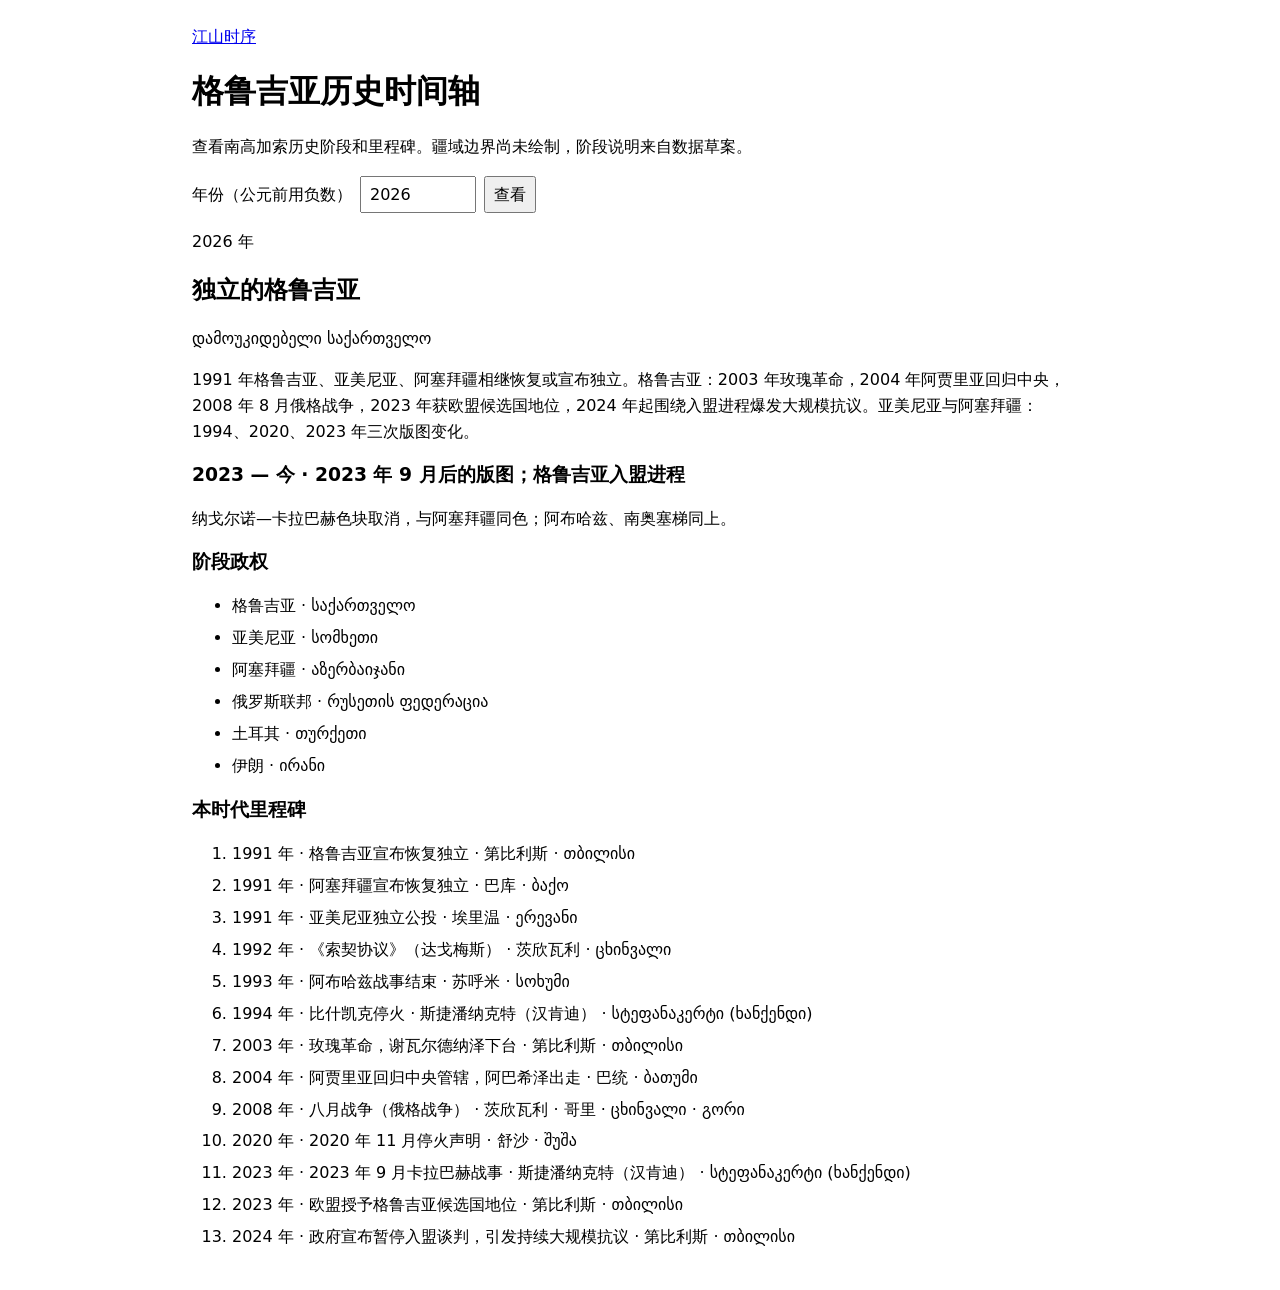
==== ge/index.html @ 86bccd63 "feat(atlas): merge Georgia framework and add timeline preview" ====
<!doctype html>
<html lang="zh-CN">
  <head>
    <meta charset="utf-8">
    <meta name="viewport" content="width=device-width, initial-scale=1">
    <title>格鲁吉亚历史时间轴 · 江山时序</title>
    <link rel="icon" href="../assets/favicon.svg" type="image/svg+xml">
    <style>
      :root { color-scheme: light dark; font: 16px/1.6 system-ui, sans-serif; }
      body { margin: 0; }
      main { max-width: 56rem; margin: auto; padding: 1.5rem; }
      h1, h2, h3 { line-height: 1.3; }
      form:not([hidden]) { display: flex; flex-wrap: wrap; align-items: center; gap: .5rem; }
      input, button { font: inherit; padding: .25rem .5rem; }
      input { width: 6rem; }
      li + li { margin-top: .4rem; }
    </style>
    <script defer src="ge_dynasty_data.js"></script>
    <script defer src="ge_polities.js"></script>
    <script defer src="timeline.js"></script>
  </head>
  <body>
    <main>
      <a href="../">江山时序</a>
      <h1>格鲁吉亚历史时间轴</h1>
      <p>查看南高加索历史阶段和里程碑。疆域边界尚未绘制，阶段说明来自数据草案。</p>
      <form id="timeline" hidden>
        <label for="year">年份（公元前用负数）</label>
        <input id="year" name="year" type="number" required>
        <button type="submit">查看</button>
      </form>
      <p id="status" role="status">时间轴数据加载中。</p>
      <section id="era" hidden aria-labelledby="era-name">
        <h2 id="era-name"></h2>
        <p id="era-ka" lang="ka"></p>
        <p id="era-summary"></p>
        <h3 id="phase"></h3>
        <p id="border"></p>
        <h3>阶段政权</h3>
        <ul id="polities"></ul>
        <h3>本时代里程碑</h3>
        <ol id="events"></ol>
      </section>
      <noscript>查看时间轴需要启用 JavaScript。</noscript>
    </main>
  </body>
</html>
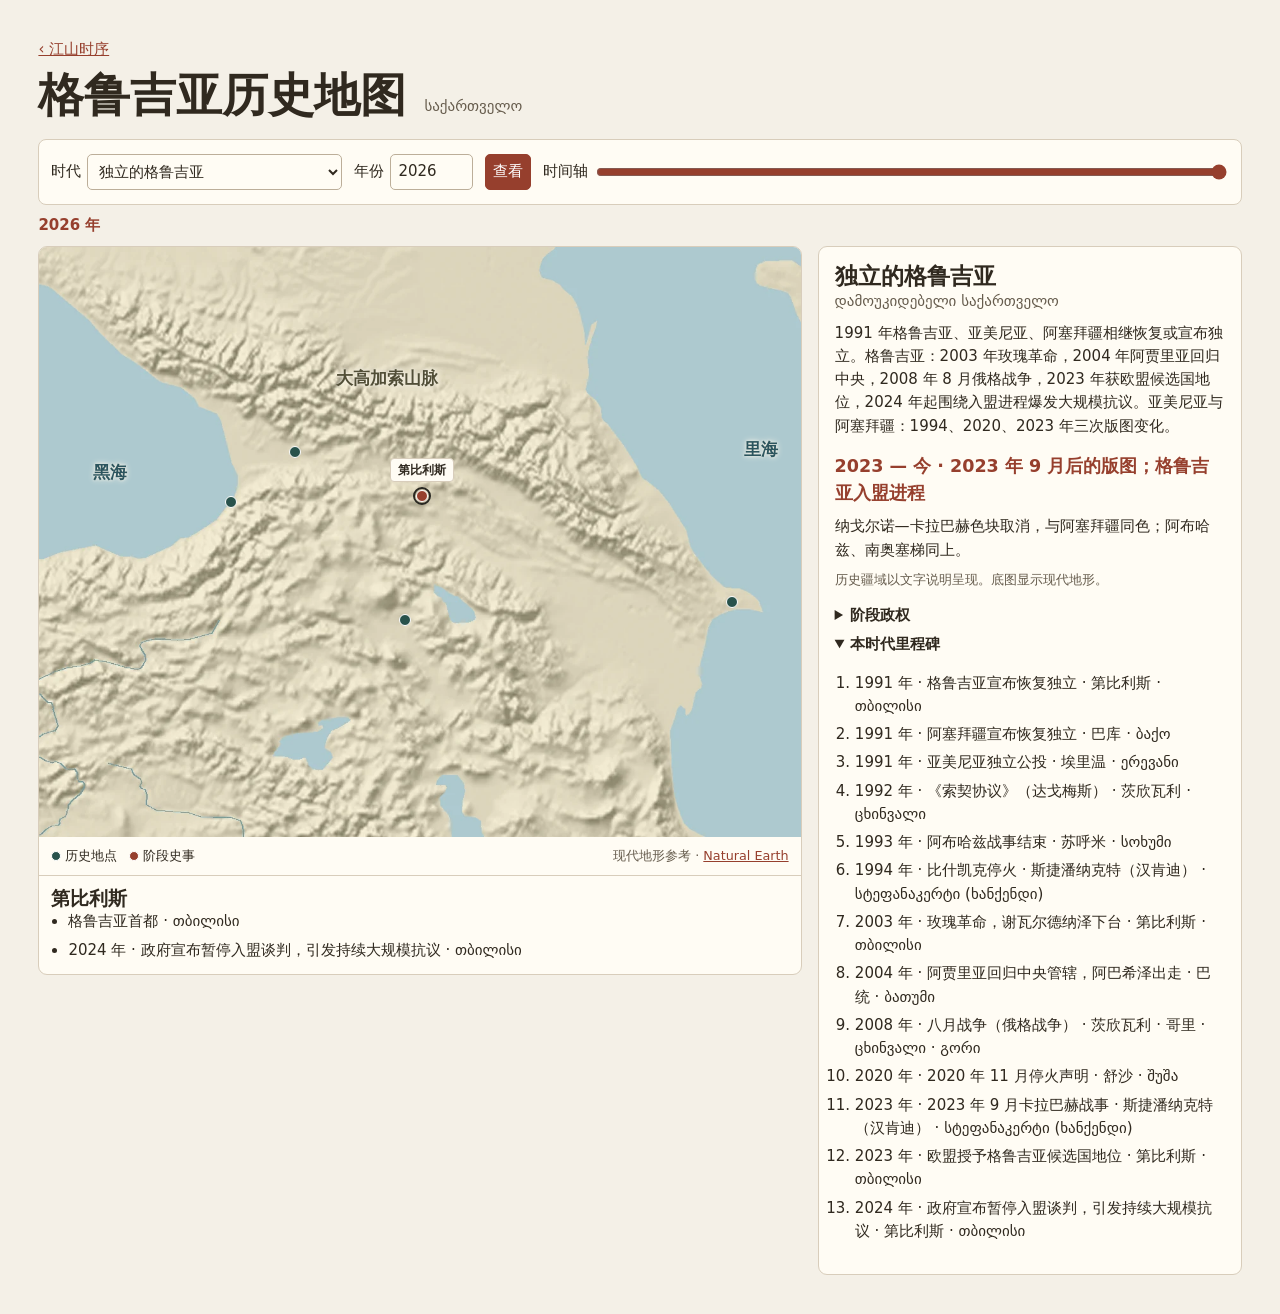
==== commit c1cca917: "feat(atlas): render the Georgia history map and event pins" ====
--- a/ge/index.html
+++ b/ge/index.html
@@ -3,45 +3,64 @@
   <head>
     <meta charset="utf-8">
     <meta name="viewport" content="width=device-width, initial-scale=1">
-    <title>格鲁吉亚历史时间轴 · 江山时序</title>
+    <title>格鲁吉亚历史地图 · 江山时序</title>
     <link rel="icon" href="../assets/favicon.svg" type="image/svg+xml">
-    <style>
-      :root { color-scheme: light dark; font: 16px/1.6 system-ui, sans-serif; }
-      body { margin: 0; }
-      main { max-width: 56rem; margin: auto; padding: 1.5rem; }
-      h1, h2, h3 { line-height: 1.3; }
-      form:not([hidden]) { display: flex; flex-wrap: wrap; align-items: center; gap: .5rem; }
-      input, button { font: inherit; padding: .25rem .5rem; }
-      input { width: 6rem; }
-      li + li { margin-top: .4rem; }
-    </style>
+    <link rel="stylesheet" href="atlas.css">
     <script defer src="ge_dynasty_data.js"></script>
     <script defer src="ge_polities.js"></script>
     <script defer src="timeline.js"></script>
   </head>
   <body>
     <main>
-      <a href="../">江山时序</a>
-      <h1>格鲁吉亚历史时间轴</h1>
-      <p>查看南高加索历史阶段和里程碑。疆域边界尚未绘制，阶段说明来自数据草案。</p>
-      <form id="timeline" hidden>
-        <label for="year">年份（公元前用负数）</label>
-        <input id="year" name="year" type="number" required>
+      <header>
+        <a class="back" href="../index.html">‹ 江山时序</a>
+        <h1>格鲁吉亚历史地图</h1>
+        <p lang="ka">საქართველო</p>
+      </header>
+      <form id="timeline" class="time-controls" hidden>
+        <label>时代 <select id="era-select"></select></label>
+        <label>年份 <input id="year" name="year" type="number" required></label>
         <button type="submit">查看</button>
+        <label class="range-label">时间轴 <input id="year-slider" type="range"></label>
       </form>
-      <p id="status" role="status">时间轴数据加载中。</p>
-      <section id="era" hidden aria-labelledby="era-name">
-        <h2 id="era-name"></h2>
-        <p id="era-ka" lang="ka"></p>
-        <p id="era-summary"></p>
-        <h3 id="phase"></h3>
-        <p id="border"></p>
-        <h3>阶段政权</h3>
-        <ul id="polities"></ul>
-        <h3>本时代里程碑</h3>
-        <ol id="events"></ol>
-      </section>
-      <noscript>查看时间轴需要启用 JavaScript。</noscript>
+      <p id="status" class="status" role="status">时间轴数据加载中。</p>
+      <div class="atlas">
+        <figure class="map-card">
+          <div class="map-frame">
+            <img src="south-caucasus.webp" width="1200" height="930" alt="南高加索地形，从黑海到里海">
+            <span class="map-label black-sea">黑海</span>
+            <span class="map-label caspian-sea">里海</span>
+            <span class="map-label caucasus">大高加索山脉</span>
+            <div id="pins" role="group" aria-label="地图点位"></div>
+          </div>
+          <figcaption>
+            <span><i class="legend-dot" aria-hidden="true"></i>历史地点</span>
+            <span><i class="legend-dot event" aria-hidden="true"></i>阶段史事</span>
+            <span class="map-source">现代地形参考 · <a href="https://www.naturalearthdata.com/downloads/50m-raster-data/50m-shaded-relief/">Natural Earth</a></span>
+          </figcaption>
+          <section id="point" class="point" aria-live="polite" hidden>
+            <h2 id="point-name"></h2>
+            <ul id="point-details"></ul>
+          </section>
+        </figure>
+        <section id="era" class="era-card" hidden aria-labelledby="era-name">
+          <h2 id="era-name"></h2>
+          <p id="era-ka" class="ka" lang="ka"></p>
+          <p id="era-summary"></p>
+          <h3 id="phase"></h3>
+          <p id="border"></p>
+          <p class="note">历史疆域以文字说明呈现。底图显示现代地形。</p>
+          <details>
+            <summary>阶段政权</summary>
+            <ul id="polities"></ul>
+          </details>
+          <details open>
+            <summary>本时代里程碑</summary>
+            <ol id="events"></ol>
+          </details>
+        </section>
+      </div>
+      <noscript>启用 JavaScript 后，可以切换年代和查看地图上的历史地点。</noscript>
     </main>
   </body>
 </html>
--- a/ge/atlas.css
+++ b/ge/atlas.css
@@ -0,0 +1,126 @@
+:root {
+  color-scheme: light;
+  color: #30291f;
+  background: #f4f0e7;
+  font: 15px/1.55 system-ui, sans-serif;
+  --accent: #963f2d;
+  --secondary: #665c4d;
+  --border: #d8cdbb;
+  --panel: #fffcf4;
+  --place: #28524b;
+}
+
+* { box-sizing: border-box; }
+body { margin: 0; }
+[hidden] { display: none !important; }
+a { color: var(--accent); }
+main { max-width: 1380px; padding: clamp(16px, 3vw, 42px); margin: auto; }
+header { display: flex; align-items: baseline; flex-wrap: wrap; gap: 6px 18px; margin-bottom: 16px; }
+header .back { flex-basis: 100%; }
+h1, h2 { font-family: Georgia, "Songti SC", serif; line-height: 1.2; }
+h1 { margin: 0; font-size: clamp(28px, 4vw, 46px); }
+header p, .ka, .note { color: var(--secondary); }
+header p { margin: 0; }
+
+.time-controls {
+  display: flex;
+  gap: 8px 12px;
+  align-items: center;
+  flex-wrap: wrap;
+  padding: 12px;
+  background: var(--panel);
+  border: 1px solid var(--border);
+  border-radius: 8px;
+}
+.time-controls label { display: flex; gap: 6px; align-items: center; }
+.time-controls input, .time-controls select, .time-controls button { font: inherit; min-height: 36px; }
+.time-controls input[type="number"] { width: 5.5rem; }
+.time-controls select { max-width: min(70vw, 17rem); }
+.time-controls input:not([type="range"]), .time-controls select, .time-controls button {
+  color: inherit;
+  background: var(--panel);
+  border: 1px solid #bcae99;
+  border-radius: 5px;
+  padding: 3px 7px;
+}
+.time-controls button { color: white; background: var(--accent); border-color: var(--accent); }
+.range-label { flex: 1 0 12rem; white-space: nowrap; }
+.range-label input { min-width: 5rem; flex: 1; accent-color: var(--accent); }
+.status { color: var(--accent); font-weight: 650; margin: 9px 0; font-variant-numeric: tabular-nums; }
+
+.atlas { display: grid; grid-template-columns: minmax(0, 1.8fr) minmax(17rem, 1fr); gap: 16px; align-items: start; }
+.map-card, .era-card { margin: 0; border: 1px solid var(--border); border-radius: 9px; background: var(--panel); }
+.map-frame { position: relative; overflow: hidden; border-radius: 8px 8px 0 0; background: #b7cbd0; }
+.map-frame img { display: block; width: 100%; height: auto; }
+.map-label {
+  position: absolute;
+  font-weight: 650;
+  font-size: clamp(11px, 1.45vw, 17px);
+  white-space: nowrap;
+  color: #2c555e;
+  text-shadow: 0 0 3px #f6f3e8, 0 0 6px #f6f3e8;
+  pointer-events: none;
+}
+.black-sea { top: 36%; left: 7%; }
+.caspian-sea { top: 32%; right: 3%; }
+.caucasus { top: 20%; left: 39%; color: #514e37; }
+.map-pin {
+  position: absolute;
+  transform: translate(-50%, -50%);
+  display: grid;
+  place-items: center;
+  width: 28px;
+  height: 28px;
+  padding: 0;
+  border: 0;
+  border-radius: 50%;
+  cursor: pointer;
+  background: transparent;
+}
+.map-pin::before, .legend-dot {
+  content: "";
+  display: inline-block;
+  width: 10px;
+  height: 10px;
+  border: 1.5px solid white;
+  border-radius: 50%;
+  background: var(--place);
+}
+.map-pin.event::before, .legend-dot.event { background: var(--accent); }
+.map-pin[aria-pressed="true"], .map-pin:hover, .map-pin:focus-visible { z-index: 1; }
+.map-pin[aria-pressed="true"]::before { outline: 2px solid #282721; outline-offset: 1px; }
+.map-pin[aria-pressed="true"]::after {
+  content: attr(aria-label);
+  position: absolute;
+  bottom: 100%;
+  max-width: 12rem;
+  padding: 2px 7px;
+  border: 1px solid var(--border);
+  border-radius: 4px;
+  background: var(--panel);
+  color: #30291f;
+  font: 650 .8rem/1.5 system-ui, sans-serif;
+  text-wrap: nowrap;
+  pointer-events: none;
+}
+.map-pin:focus-visible { outline: 2px solid #282721; outline-offset: -2px; }
+figcaption { display: flex; flex-wrap: wrap; align-items: center; gap: 4px 12px; padding: 9px 12px; font-size: .85rem; }
+figcaption span { display: flex; align-items: center; gap: 4px; }
+.map-source { margin-inline-start: auto; color: var(--secondary); }
+.point { border-top: 1px solid var(--border); padding: 12px; }
+.point h2, .point ul, .era-card h2, .ka { margin: 0; }
+.point h2 { font-size: 1.25rem; }
+.point ul { padding-inline-start: 17px; }
+.era-card { padding: 16px; }
+.era-card h3 { margin: 1rem 0 0; color: var(--accent); }
+.era-card p:not(.ka) { margin: .55rem 0; }
+.era-card summary { font-weight: 650; cursor: pointer; }
+.era-card details { padding-top: 6px; }
+.era-card ul, .era-card ol { padding-inline-start: 1.35rem; }
+.note { font-size: .85rem; }
+li + li { margin-top: 5px; }
+
+@media (max-width: 760px) {
+  .atlas { grid-template-columns: minmax(0, 1fr); }
+  .map-source { margin-inline-start: 0; }
+}
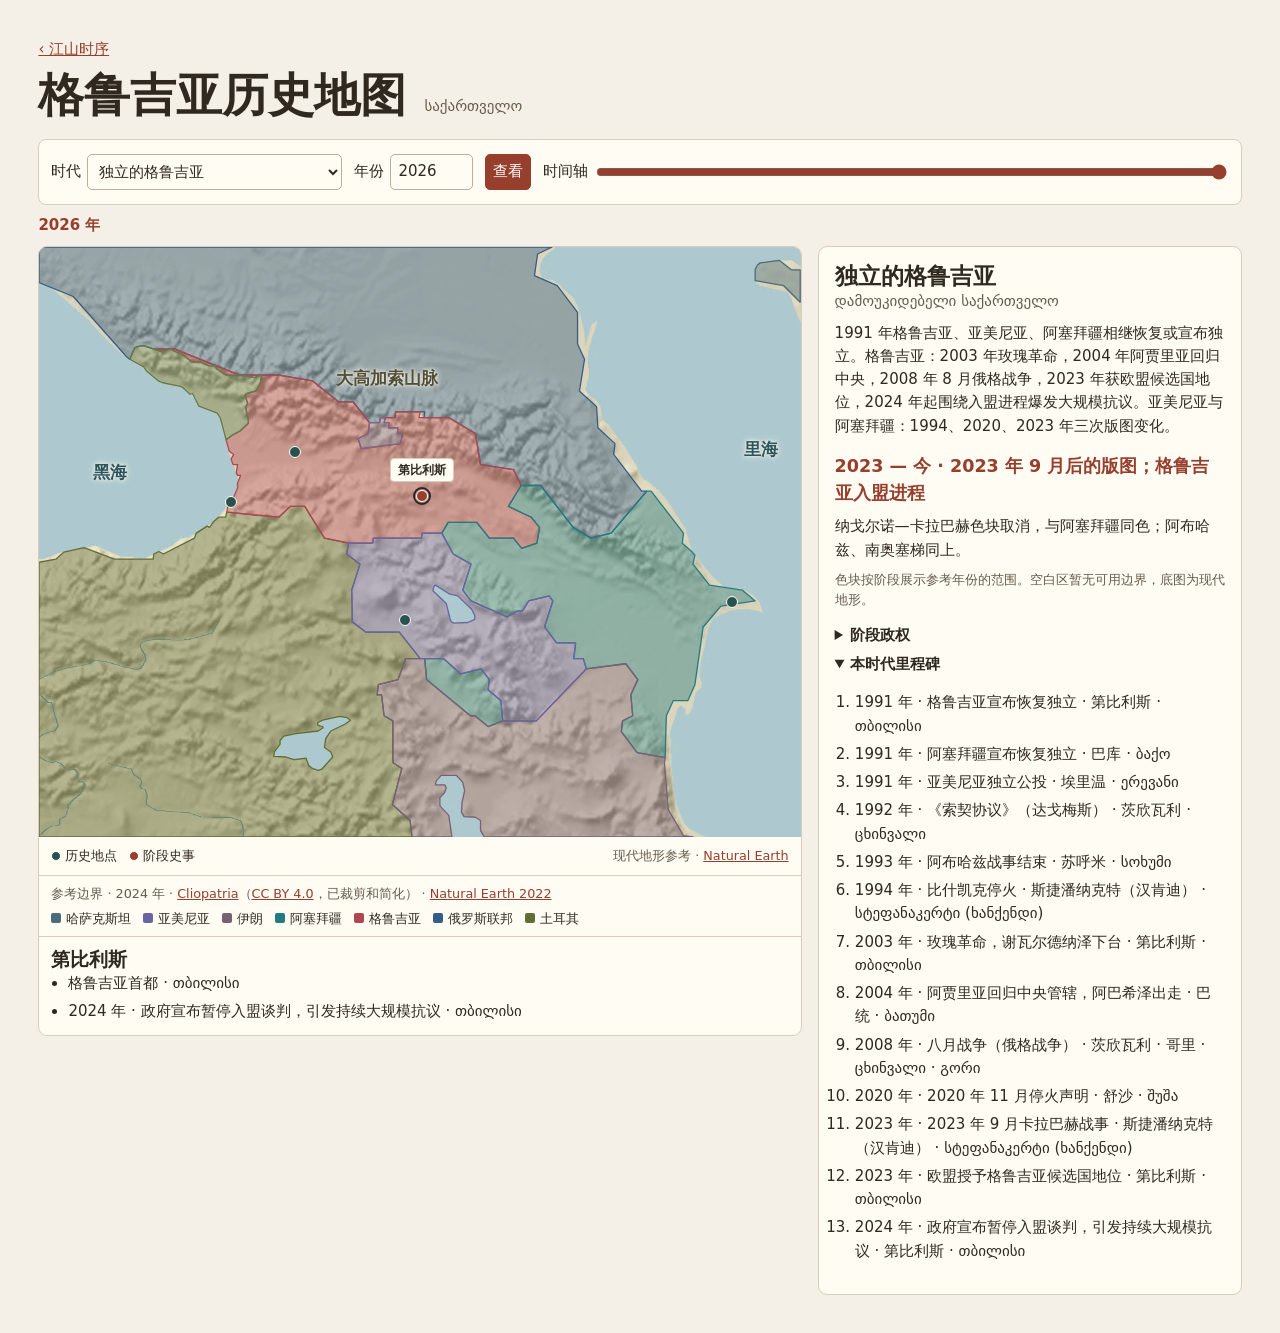
==== commit 212a07d6: "feat(atlas): show historical Caucasus borders on the Georgia timeline" ====
--- a/ge/index.html
+++ b/ge/index.html
@@ -8,6 +8,7 @@
     <link rel="stylesheet" href="atlas.css">
     <script defer src="ge_dynasty_data.js"></script>
     <script defer src="ge_polities.js"></script>
+    <script defer src="borders-data.js"></script>
     <script defer src="timeline.js"></script>
   </head>
   <body>
@@ -28,6 +29,7 @@
         <figure class="map-card">
           <div class="map-frame">
             <img src="south-caucasus.webp" width="1200" height="930" alt="南高加索地形，从黑海到里海">
+            <svg id="territories" viewBox="0 0 1200 930" preserveAspectRatio="none" aria-hidden="true"></svg>
             <span class="map-label black-sea">黑海</span>
             <span class="map-label caspian-sea">里海</span>
             <span class="map-label caucasus">大高加索山脉</span>
@@ -38,6 +40,10 @@
             <span><i class="legend-dot event" aria-hidden="true"></i>阶段史事</span>
             <span class="map-source">现代地形参考 · <a href="https://www.naturalearthdata.com/downloads/50m-raster-data/50m-shaded-relief/">Natural Earth</a></span>
           </figcaption>
+          <section class="territory-info" aria-label="疆域图例">
+            <p id="territory-date">疆域资料加载中。</p>
+            <ul id="territory-legend"></ul>
+          </section>
           <section id="point" class="point" aria-live="polite" hidden>
             <h2 id="point-name"></h2>
             <ul id="point-details"></ul>
@@ -49,7 +55,7 @@
           <p id="era-summary"></p>
           <h3 id="phase"></h3>
           <p id="border"></p>
-          <p class="note">历史疆域以文字说明呈现。底图显示现代地形。</p>
+          <p class="note">色块按阶段展示参考年份的范围。空白区暂无可用边界，底图为现代地形。</p>
           <details>
             <summary>阶段政权</summary>
             <ul id="polities"></ul>
--- a/ge/atlas.css
+++ b/ge/atlas.css
@@ -52,6 +52,19 @@
 .map-card, .era-card { margin: 0; border: 1px solid var(--border); border-radius: 9px; background: var(--panel); }
 .map-frame { position: relative; overflow: hidden; border-radius: 8px 8px 0 0; background: #b7cbd0; }
 .map-frame img { display: block; width: 100%; height: auto; }
+#territories { position: absolute; inset: 0; width: 100%; height: 100%; }
+.territory {
+  fill: var(--territory-color);
+  fill-opacity: .42;
+  fill-rule: evenodd;
+  stroke: var(--territory-color);
+  stroke-width: 1.3;
+  stroke-linejoin: round;
+  vector-effect: non-scaling-stroke;
+}
+.territory:hover { fill-opacity: .66; }
+.territory.approximate { stroke-dasharray: 3 2; }
+.territory.color-only { pointer-events: none; }
 .map-label {
   position: absolute;
   font-weight: 650;
@@ -107,6 +120,11 @@
 figcaption { display: flex; flex-wrap: wrap; align-items: center; gap: 4px 12px; padding: 9px 12px; font-size: .85rem; }
 figcaption span { display: flex; align-items: center; gap: 4px; }
 .map-source { margin-inline-start: auto; color: var(--secondary); }
+.territory-info { border-top: 1px solid var(--border); padding: 8px 12px; }
+.territory-info p { margin: 0; color: var(--secondary); font-size: .85rem; }
+#territory-legend { display: flex; flex-wrap: wrap; gap: 4px 12px; padding: 0; margin: 5px 0 0; list-style: none; }
+#territory-legend li { display: inline-flex; gap: 5px; align-items: center; margin: 0; font-size: .85rem; }
+.territory-color { width: 10px; height: 10px; border-radius: 2px; background: var(--territory-color); }
 .point { border-top: 1px solid var(--border); padding: 12px; }
 .point h2, .point ul, .era-card h2, .ka { margin: 0; }
 .point h2 { font-size: 1.25rem; }
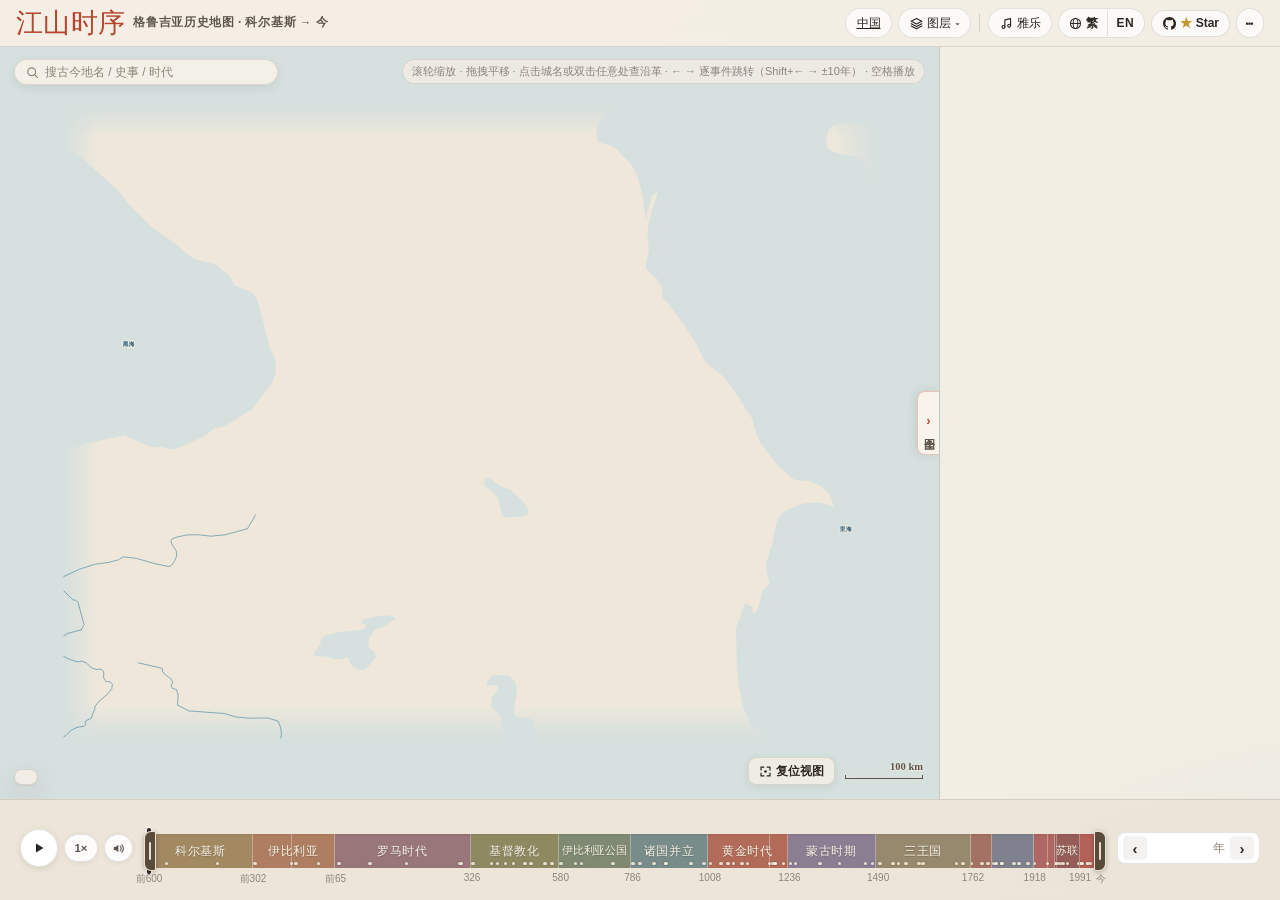
==== commit 70de4d43: "feat(atlas): use the shared Jiangshan interface for Georgia" ====
--- a/ge/index.html
+++ b/ge/index.html
@@ -1,72 +1,16 @@
 <!doctype html>
 <html lang="zh-CN">
-  <head>
-    <meta charset="utf-8">
-    <meta name="viewport" content="width=device-width, initial-scale=1">
-    <title>格鲁吉亚历史地图 · 江山时序</title>
-    <link rel="icon" href="../assets/favicon.svg" type="image/svg+xml">
-    <link rel="stylesheet" href="atlas.css">
-    <script defer src="ge_dynasty_data.js"></script>
-    <script defer src="ge_polities.js"></script>
-    <script defer src="borders-data.js"></script>
-    <script defer src="timeline.js"></script>
-  </head>
-  <body>
-    <main>
-      <header>
-        <a class="back" href="../index.html">‹ 江山时序</a>
-        <h1>格鲁吉亚历史地图</h1>
-        <p lang="ka">საქართველო</p>
-      </header>
-      <form id="timeline" class="time-controls" hidden>
-        <label>时代 <select id="era-select"></select></label>
-        <label>年份 <input id="year" name="year" type="number" required></label>
-        <button type="submit">查看</button>
-        <label class="range-label">时间轴 <input id="year-slider" type="range"></label>
-      </form>
-      <p id="status" class="status" role="status">时间轴数据加载中。</p>
-      <div class="atlas">
-        <figure class="map-card">
-          <div class="map-frame">
-            <img src="south-caucasus.webp" width="1200" height="930" alt="南高加索地形，从黑海到里海">
-            <svg id="territories" viewBox="0 0 1200 930" preserveAspectRatio="none" aria-hidden="true"></svg>
-            <span class="map-label black-sea">黑海</span>
-            <span class="map-label caspian-sea">里海</span>
-            <span class="map-label caucasus">大高加索山脉</span>
-            <div id="pins" role="group" aria-label="地图点位"></div>
-          </div>
-          <figcaption>
-            <span><i class="legend-dot" aria-hidden="true"></i>历史地点</span>
-            <span><i class="legend-dot event" aria-hidden="true"></i>阶段史事</span>
-            <span class="map-source">现代地形参考 · <a href="https://www.naturalearthdata.com/downloads/50m-raster-data/50m-shaded-relief/">Natural Earth</a></span>
-          </figcaption>
-          <section class="territory-info" aria-label="疆域图例">
-            <p id="territory-date">疆域资料加载中。</p>
-            <ul id="territory-legend"></ul>
-          </section>
-          <section id="point" class="point" aria-live="polite" hidden>
-            <h2 id="point-name"></h2>
-            <ul id="point-details"></ul>
-          </section>
-        </figure>
-        <section id="era" class="era-card" hidden aria-labelledby="era-name">
-          <h2 id="era-name"></h2>
-          <p id="era-ka" class="ka" lang="ka"></p>
-          <p id="era-summary"></p>
-          <h3 id="phase"></h3>
-          <p id="border"></p>
-          <p class="note">色块按阶段展示参考年份的范围。空白区暂无可用边界，底图为现代地形。</p>
-          <details>
-            <summary>阶段政权</summary>
-            <ul id="polities"></ul>
-          </details>
-          <details open>
-            <summary>本时代里程碑</summary>
-            <ol id="events"></ol>
-          </details>
-        </section>
-      </div>
-      <noscript>启用 JavaScript 后，可以切换年代和查看地图上的历史地点。</noscript>
-    </main>
-  </body>
+<head>
+  <meta charset="utf-8">
+  <meta name="viewport" content="width=device-width, initial-scale=1">
+  <title>格鲁吉亚历史地图 · 江山时序</title>
+  <script>
+    const atlas = new URL('../index.html', location.href);
+    atlas.search = location.search;
+    atlas.searchParams.set('atlas', 'ge');
+    atlas.hash = location.hash;
+    location.replace(atlas.href);
+  </script>
+</head>
+<body><a href="../index.html?atlas=ge">打开格鲁吉亚历史地图</a></body>
 </html>
